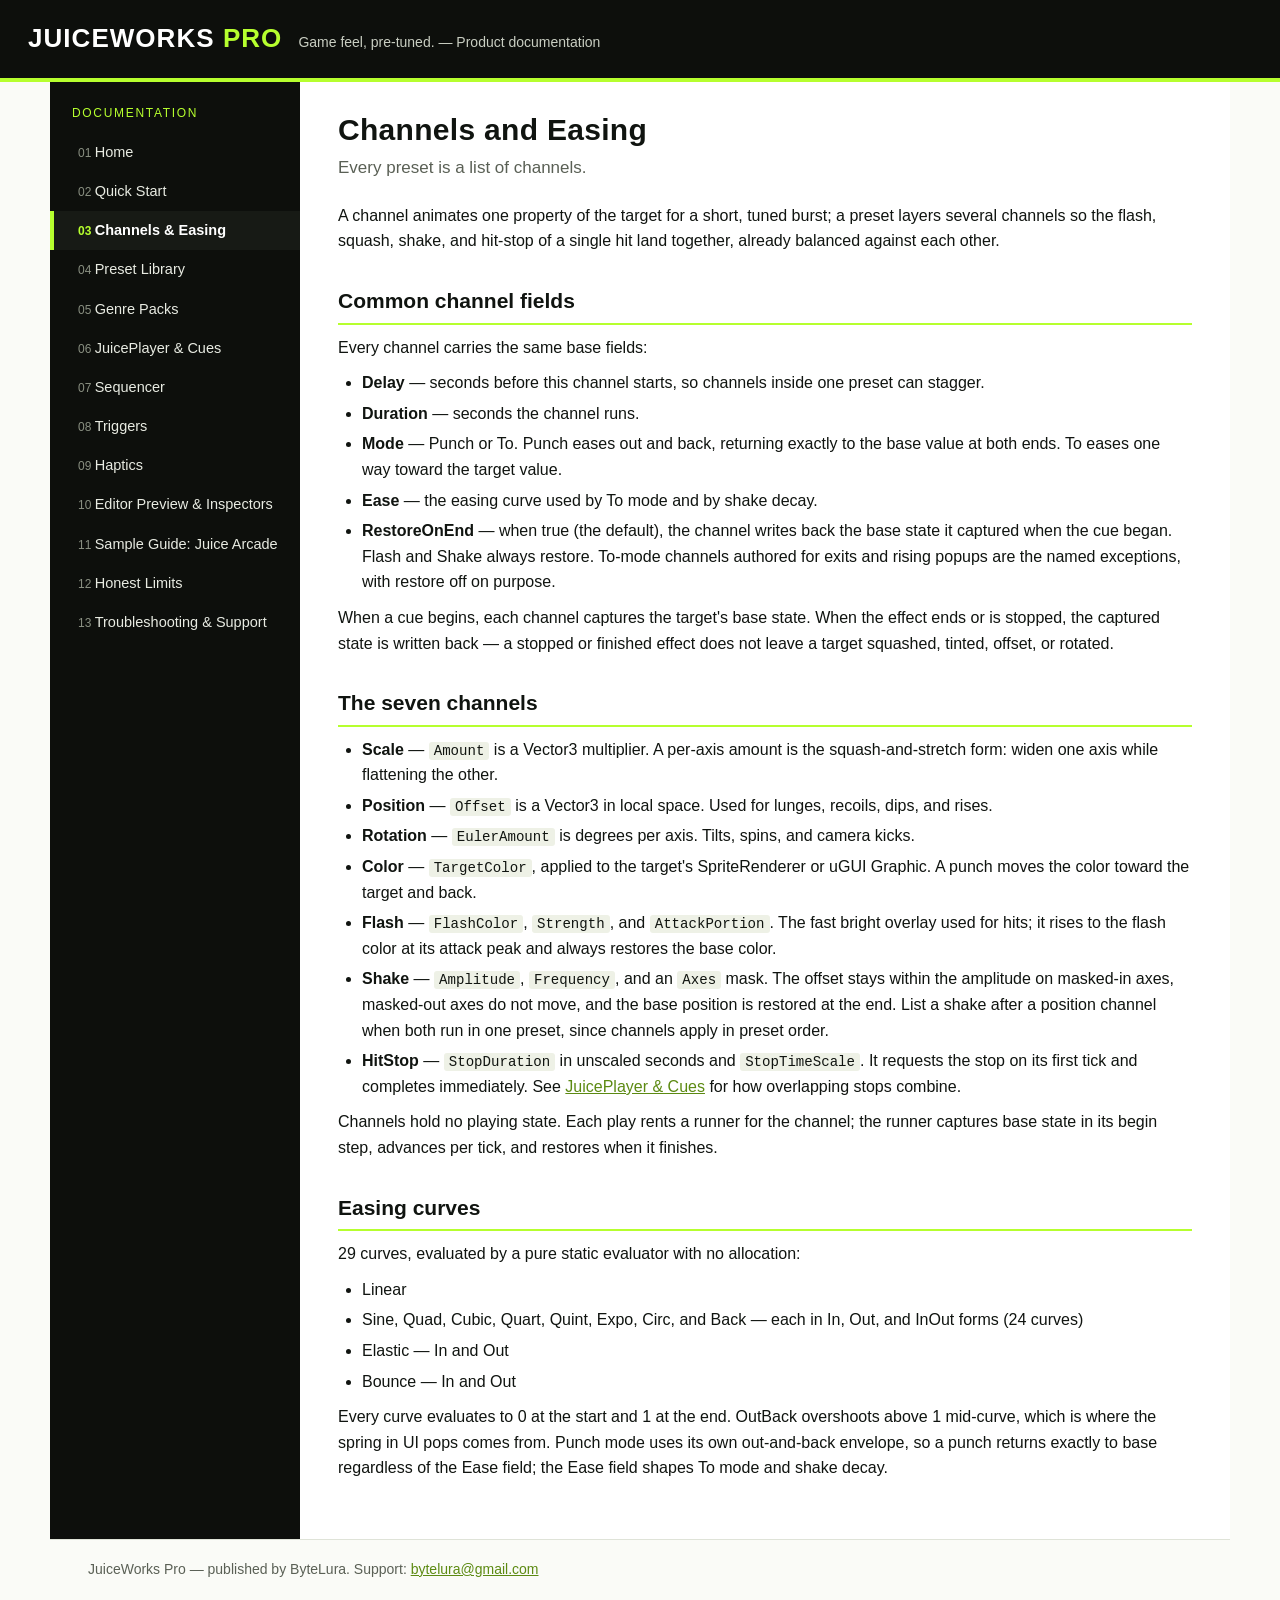
==== channels-and-easing.html @ 1d16968b "ByteLura documentation site — initial publish" ====
<!DOCTYPE html>
<html lang="en">
<head>
<meta charset="utf-8">
<meta name="viewport" content="width=device-width, initial-scale=1">
<title>Channels &amp; Easing — JuiceWorks Pro Documentation</title>
<link rel="stylesheet" href="style.css">
</head>
<body>
<header class="site-header">
  <div class="brand">JuiceWorks <span>Pro</span></div>
  <div class="tagline">Game feel, pre-tuned. — Product documentation</div>
</header>
<div class="layout">
  <nav class="sidebar" aria-label="Documentation pages">
    <div class="nav-title">Documentation</div>
    <ol>
        <li><a href="index.html">Home</a></li>
        <li><a href="quick-start.html">Quick Start</a></li>
        <li><a href="channels-and-easing.html" class="active" aria-current="page">Channels &amp; Easing</a></li>
        <li><a href="preset-library.html">Preset Library</a></li>
        <li><a href="genre-packs.html">Genre Packs</a></li>
        <li><a href="juiceplayer-and-cues.html">JuicePlayer &amp; Cues</a></li>
        <li><a href="sequencer.html">Sequencer</a></li>
        <li><a href="triggers.html">Triggers</a></li>
        <li><a href="haptics.html">Haptics</a></li>
        <li><a href="editor-preview-and-inspectors.html">Editor Preview &amp; Inspectors</a></li>
        <li><a href="sample-guide-juice-arcade.html">Sample Guide: Juice Arcade</a></li>
        <li><a href="honest-limits.html">Honest Limits</a></li>
        <li><a href="troubleshooting-and-support.html">Troubleshooting &amp; Support</a></li>
    </ol>
  </nav>
  <main class="content">

<h1>Channels and Easing</h1>
<p class="lede">Every preset is a list of channels.</p>

<p>A channel animates one property of the target for a short, tuned burst; a preset layers several channels so the flash, squash, shake, and hit-stop of a single hit land together, already balanced against each other.</p>

<h2>Common channel fields</h2>
<p>Every channel carries the same base fields:</p>
<ul>
  <li><strong>Delay</strong> — seconds before this channel starts, so channels inside one preset can stagger.</li>
  <li><strong>Duration</strong> — seconds the channel runs.</li>
  <li><strong>Mode</strong> — Punch or To. Punch eases out and back, returning exactly to the base value at both ends. To eases one way toward the target value.</li>
  <li><strong>Ease</strong> — the easing curve used by To mode and by shake decay.</li>
  <li><strong>RestoreOnEnd</strong> — when true (the default), the channel writes back the base state it captured when the cue began. Flash and Shake always restore. To-mode channels authored for exits and rising popups are the named exceptions, with restore off on purpose.</li>
</ul>
<p>When a cue begins, each channel captures the target's base state. When the effect ends or is stopped, the captured state is written back — a stopped or finished effect does not leave a target squashed, tinted, offset, or rotated.</p>

<h2>The seven channels</h2>
<ul>
  <li><strong>Scale</strong> — <code>Amount</code> is a Vector3 multiplier. A per-axis amount is the squash-and-stretch form: widen one axis while flattening the other.</li>
  <li><strong>Position</strong> — <code>Offset</code> is a Vector3 in local space. Used for lunges, recoils, dips, and rises.</li>
  <li><strong>Rotation</strong> — <code>EulerAmount</code> is degrees per axis. Tilts, spins, and camera kicks.</li>
  <li><strong>Color</strong> — <code>TargetColor</code>, applied to the target's SpriteRenderer or uGUI Graphic. A punch moves the color toward the target and back.</li>
  <li><strong>Flash</strong> — <code>FlashColor</code>, <code>Strength</code>, and <code>AttackPortion</code>. The fast bright overlay used for hits; it rises to the flash color at its attack peak and always restores the base color.</li>
  <li><strong>Shake</strong> — <code>Amplitude</code>, <code>Frequency</code>, and an <code>Axes</code> mask. The offset stays within the amplitude on masked-in axes, masked-out axes do not move, and the base position is restored at the end. List a shake after a position channel when both run in one preset, since channels apply in preset order.</li>
  <li><strong>HitStop</strong> — <code>StopDuration</code> in unscaled seconds and <code>StopTimeScale</code>. It requests the stop on its first tick and completes immediately. See <a href="juiceplayer-and-cues.html">JuicePlayer &amp; Cues</a> for how overlapping stops combine.</li>
</ul>
<p>Channels hold no playing state. Each play rents a runner for the channel; the runner captures base state in its begin step, advances per tick, and restores when it finishes.</p>

<h2>Easing curves</h2>
<p>29 curves, evaluated by a pure static evaluator with no allocation:</p>
<ul>
  <li>Linear</li>
  <li>Sine, Quad, Cubic, Quart, Quint, Expo, Circ, and Back — each in In, Out, and InOut forms (24 curves)</li>
  <li>Elastic — In and Out</li>
  <li>Bounce — In and Out</li>
</ul>
<p>Every curve evaluates to 0 at the start and 1 at the end. OutBack overshoots above 1 mid-curve, which is where the spring in UI pops comes from. Punch mode uses its own out-and-back envelope, so a punch returns exactly to base regardless of the Ease field; the Ease field shapes To mode and shake decay.</p>

  </main>
</div>
<footer class="site-footer">
  JuiceWorks Pro — published by ByteLura. Support: <a href="mailto:bytelura@gmail.com">bytelura@gmail.com</a>
</footer>
</body>
</html>
---- style.css ----
/* JuiceWorks Pro documentation — shared stylesheet
   Identity: ink #0d0f0c, lime accent #b6ff2e (from the product's marketing set) */

:root {
  --ink: #101410;
  --ink-deep: #0d0f0c;
  --paper: #fafbf7;
  --accent: #b6ff2e;
  --accent-dark: #5c8a12;
  --line: #dfe3d8;
  --muted: #5a6055;
}

* { box-sizing: border-box; }

html { -webkit-text-size-adjust: 100%; }

body {
  margin: 0;
  font-family: "Segoe UI", "Helvetica Neue", Arial, sans-serif;
  background: var(--paper);
  color: var(--ink);
  line-height: 1.6;
  font-size: 16px;
}

/* ---------- header ---------- */
.site-header {
  background: var(--ink-deep);
  color: #fff;
  padding: 18px 28px;
  border-bottom: 4px solid var(--accent);
  display: flex;
  align-items: baseline;
  gap: 16px;
  flex-wrap: wrap;
}
.site-header .brand {
  font-size: 26px;
  font-weight: 800;
  letter-spacing: 0.04em;
  text-transform: uppercase;
}
.site-header .brand span { color: var(--accent); }
.site-header .tagline { color: #c9cec2; font-size: 14px; }

/* ---------- layout ---------- */
.layout {
  display: flex;
  align-items: stretch;
  max-width: 1180px;
  margin: 0 auto;
}

/* ---------- sidebar ---------- */
.sidebar {
  flex: 0 0 250px;
  background: var(--ink-deep);
  color: #e8ebe2;
  padding: 22px 0 30px;
}
.sidebar .nav-title {
  font-size: 12px;
  letter-spacing: 0.14em;
  text-transform: uppercase;
  color: var(--accent);
  padding: 0 22px 10px;
}
.sidebar ol {
  list-style: none;
  margin: 0;
  padding: 0;
  counter-reset: navitem;
}
.sidebar li { counter-increment: navitem; }
.sidebar a {
  display: block;
  padding: 8px 22px 8px 24px;
  color: #e8ebe2;
  text-decoration: none;
  font-size: 14.5px;
  border-left: 4px solid transparent;
}
.sidebar a::before {
  content: counter(navitem, decimal-leading-zero) "  ";
  color: #8a9082;
  font-size: 12px;
}
.sidebar a:hover { background: #171a15; color: #fff; }
.sidebar a.active {
  background: #171a15;
  border-left-color: var(--accent);
  color: #fff;
  font-weight: 600;
}
.sidebar a.active::before { color: var(--accent); }

/* ---------- content ---------- */
.content {
  flex: 1 1 auto;
  min-width: 0;
  padding: 30px 38px 48px;
  background: #fff;
}
.content h1 {
  font-size: 30px;
  line-height: 1.2;
  margin: 0 0 6px;
  letter-spacing: 0.01em;
}
.content h1 + .lede {
  font-size: 17px;
  color: var(--muted);
  margin: 0 0 22px;
}
.content h2 {
  font-size: 21px;
  margin: 30px 0 10px;
  padding-bottom: 5px;
  border-bottom: 2px solid var(--accent);
}
.content h3 { font-size: 17px; margin: 22px 0 8px; }
.content p { margin: 10px 0; }
.content ul, .content ol { margin: 10px 0; padding-left: 24px; }
.content li { margin: 5px 0; }
.content a { color: var(--accent-dark); text-decoration: underline; }
.content a:hover { color: var(--ink); }

.content code {
  font-family: Consolas, "Cascadia Mono", "Courier New", monospace;
  font-size: 0.88em;
  background: #eef1e6;
  padding: 1px 5px;
  border-radius: 3px;
}
.content pre {
  background: var(--ink-deep);
  color: #eef3e2;
  padding: 14px 16px;
  border-radius: 6px;
  overflow-x: auto;
  border-left: 4px solid var(--accent);
}
.content pre code { background: none; padding: 0; color: inherit; font-size: 13.5px; }

/* ---------- tables ---------- */
.table-wrap { overflow-x: auto; margin: 14px 0; }
.content table {
  border-collapse: collapse;
  width: 100%;
  font-size: 14.5px;
}
.content th, .content td {
  border: 1px solid var(--line);
  padding: 7px 10px;
  text-align: left;
  vertical-align: top;
}
.content th {
  background: var(--ink-deep);
  color: #fff;
  font-weight: 600;
}
.content th:first-child { border-left: 4px solid var(--accent); }
.content tr:nth-child(even) td { background: #f4f6ee; }
.content td:first-child { font-weight: 600; white-space: nowrap; }

/* ---------- callouts ---------- */
.scope-box {
  background: #f4f6ee;
  border: 1px solid var(--line);
  border-left: 4px solid var(--accent);
  padding: 14px 18px;
  margin: 20px 0;
  border-radius: 0 6px 6px 0;
}
.scope-box p { margin: 4px 0; }

/* ---------- documentation images ---------- */
.doc-figure { margin: 18px 0; }
.doc-hero {
  display: block;
  max-width: 100%;
  height: auto;
  border: 1px solid var(--line);
  border-radius: 8px;
}
.doc-shot {
  display: block;
  max-width: 100%;
  height: auto;
  border: 1px solid var(--line);
  border-radius: 8px;
}
.doc-figure figcaption {
  font-size: 13.5px;
  color: var(--muted);
  margin-top: 6px;
}
.doc-gallery {
  display: grid;
  grid-template-columns: repeat(auto-fit, minmax(260px, 1fr));
  gap: 16px;
  margin: 14px 0;
}
.doc-gallery .doc-figure { margin: 0; }

/* ---------- footer ---------- */
.site-footer {
  max-width: 1180px;
  margin: 0 auto;
  padding: 18px 38px 30px;
  color: var(--muted);
  font-size: 14px;
  border-top: 1px solid var(--line);
}
.site-footer a { color: var(--accent-dark); }

/* ---------- narrow screens ---------- */
@media (max-width: 860px) {
  .layout { flex-direction: column; }
  .sidebar { flex: none; padding: 14px 0 18px; }
  .sidebar ol { display: flex; flex-wrap: wrap; }
  .sidebar li { flex: 1 1 45%; }
  .sidebar a { padding: 7px 14px; border-left: none; border-bottom: 3px solid transparent; }
  .sidebar a.active { border-bottom-color: var(--accent); }
  .content { padding: 22px 18px 36px; }
  .content td:first-child { white-space: normal; }
}
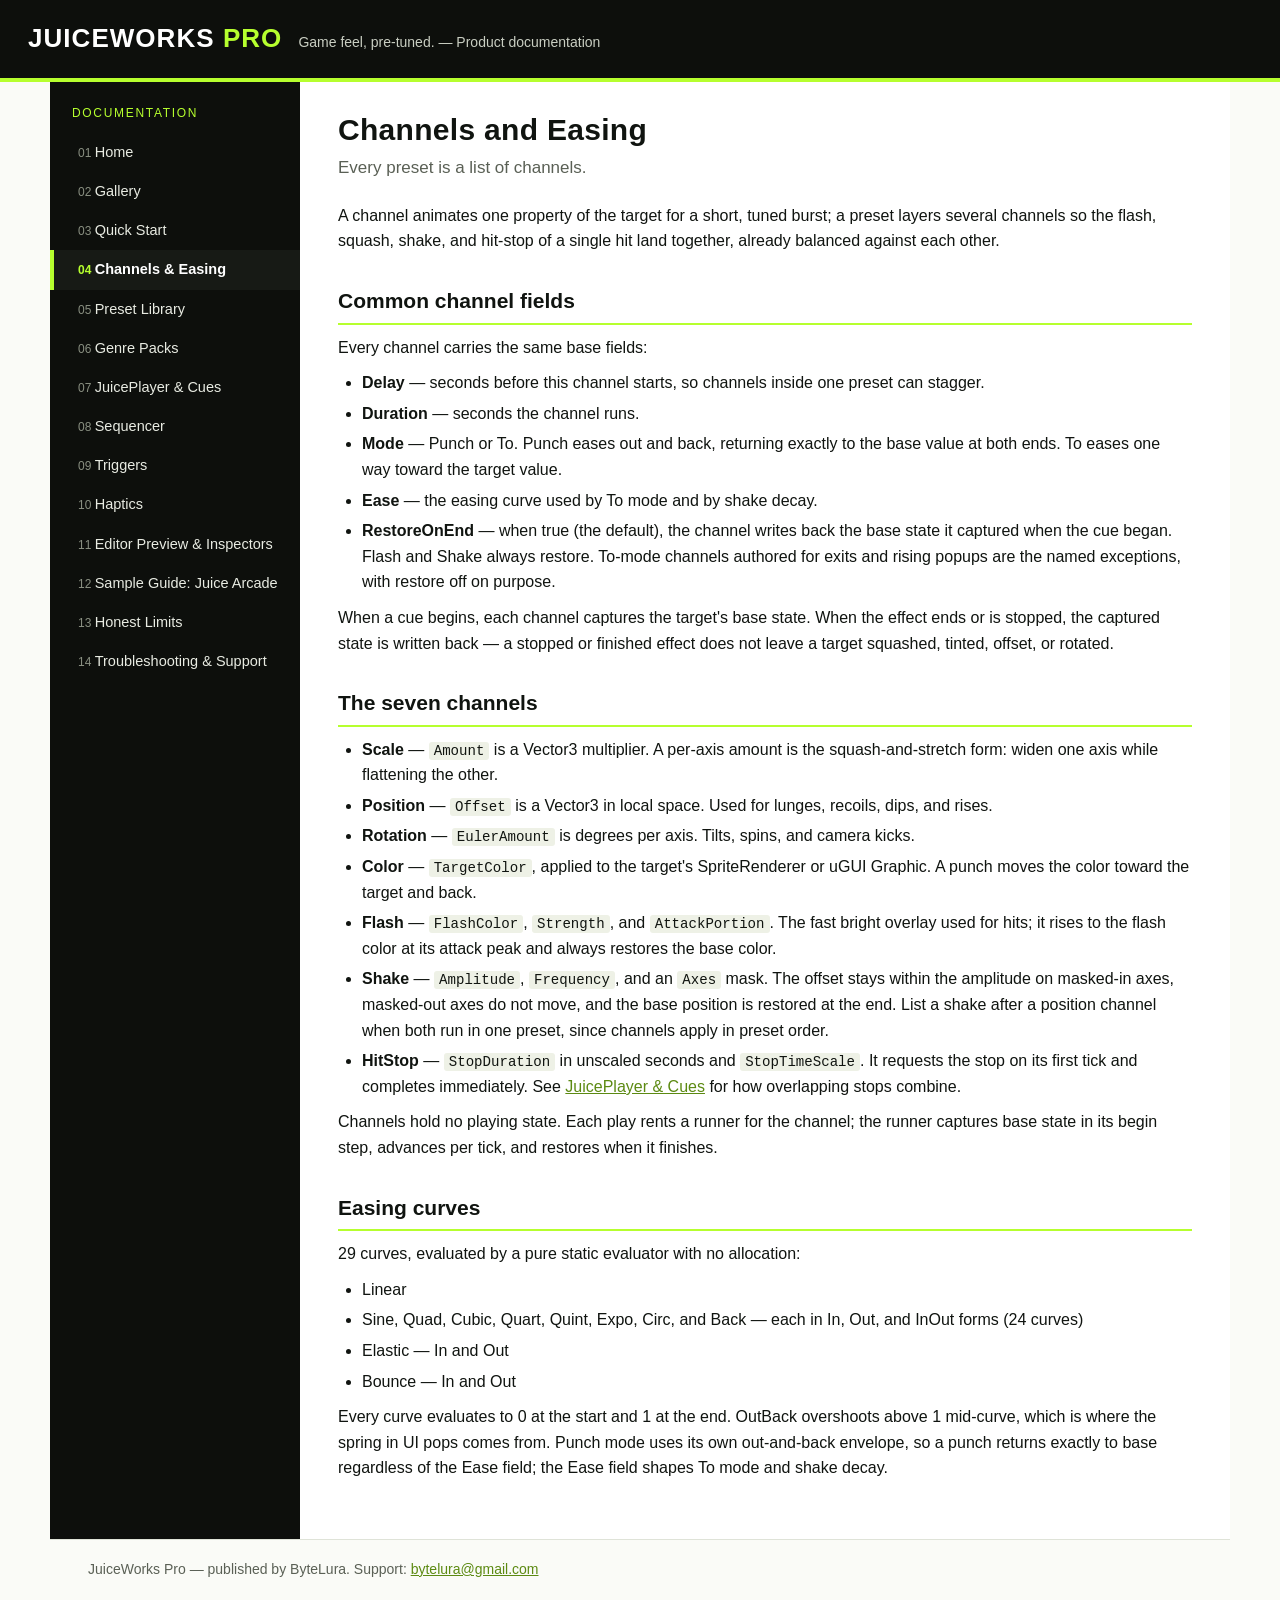
==== commit 34329e9a: "Add Gallery page with all 15 showcase frames New gallery.html with the 15 review-cleared showcase fi" ====
--- a/channels-and-easing.html
+++ b/channels-and-easing.html
@@ -16,6 +16,7 @@
     <div class="nav-title">Documentation</div>
     <ol>
         <li><a href="index.html">Home</a></li>
+        <li><a href="gallery.html">Gallery</a></li>
         <li><a href="quick-start.html">Quick Start</a></li>
         <li><a href="channels-and-easing.html" class="active" aria-current="page">Channels &amp; Easing</a></li>
         <li><a href="preset-library.html">Preset Library</a></li>
